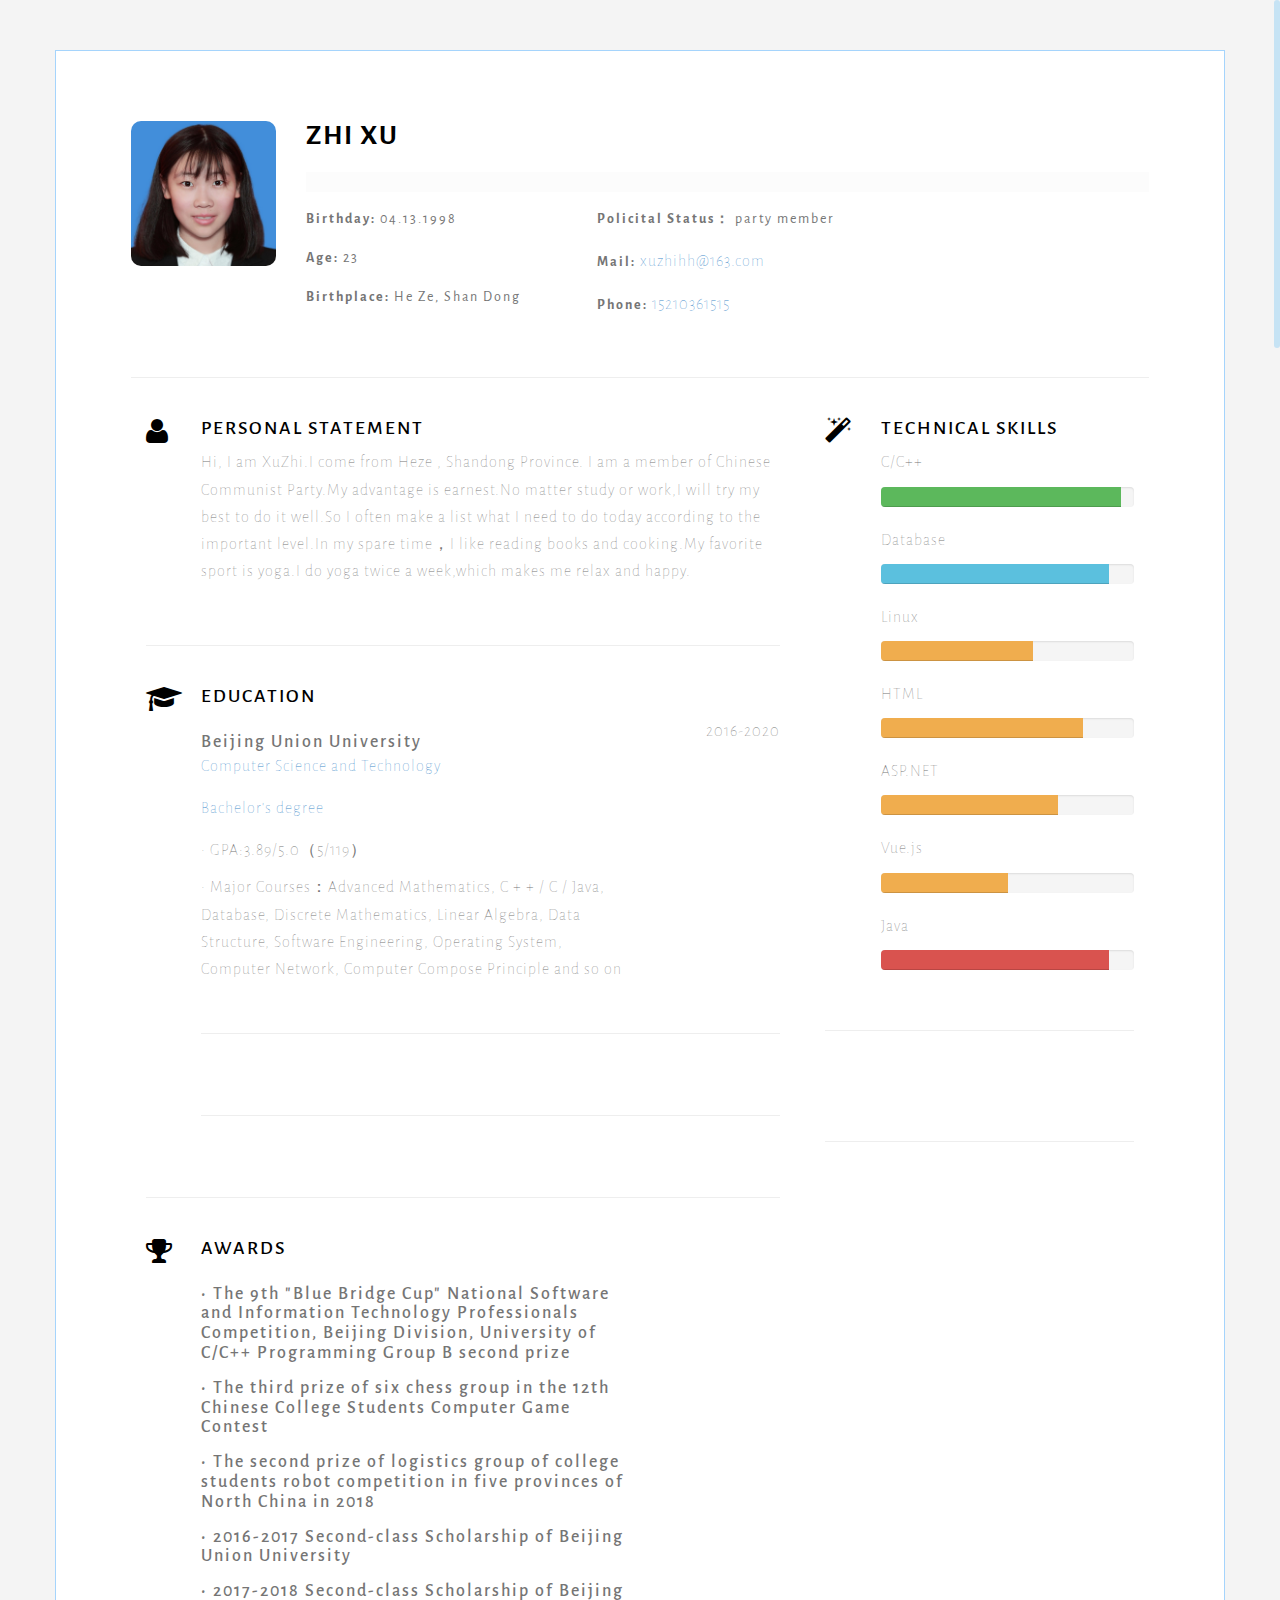
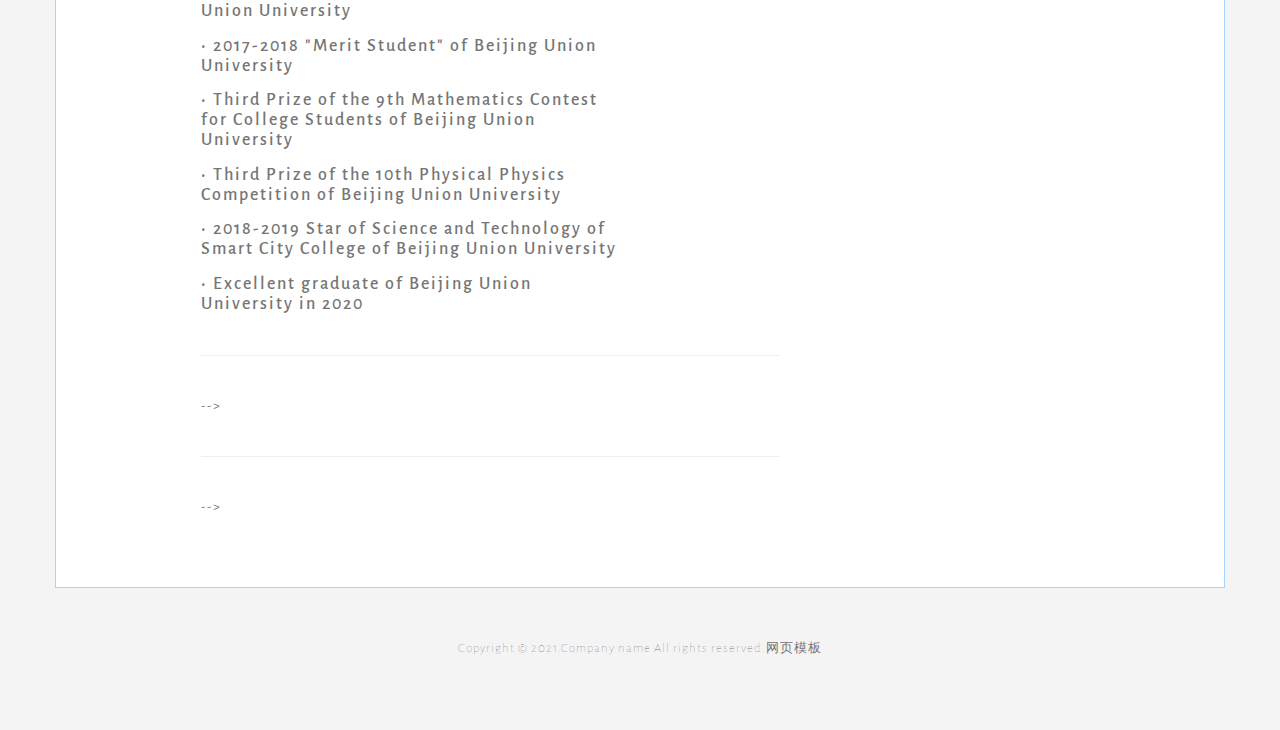
==== test/index.html @ 8b3801ae "hh" ====
<!DOCTYPE html>
<html lang="">


<head>
<meta charset="UTF-8">
<meta name="viewport" content="width=device-width, initial-scale=1.0">

<!-- ===========================
THEME INFO
=========================== -->
<meta name="description" content="">
<meta name="keywords" content="">
<meta name="author" content="">

<!-- ===========================
SITE TITLE
=========================== -->
<title>Home</title>

<!-- ===========================
FAVICONS
=========================== -->
<link rel="icon" href="img/favicon.png">
<link rel="apple-touch-icon" sizes="144x144" href="img/apple-touch-icon-ipad-retina.png" />
<link rel="apple-touch-icon" sizes="114x114" href="img/apple-touch-icon-iphone-retina.png" />
<link rel="apple-touch-icon" sizes="72x72" href="img/apple-touch-icon-ipad.png" />
<link rel="apple-touch-icon" sizes="57x57" href="img/apple-touch-icon-iphone.png" />

<!-- ===========================
STYLESHEETS
=========================== -->
<link rel="stylesheet" href="css/bootstrap.min.css">
<link rel="stylesheet" href="css/style.css">
<link rel="stylesheet" href="css/responsive.css">

<!-- ===========================
FONTS & ICONS
=========================== -->
<link href='http://fonts.googleapis.com/css?family=Kristi|Alegreya+Sans:300' rel='stylesheet' type='text/css'>
<link href="css/font-awesome.min.css" rel="stylesheet">


<!--[if IE]>
	<script src="https://cdn.jsdelivr.net/html5shiv/3.7.2/html5shiv.min.js"></script>
	<script src="https://cdn.jsdelivr.net/respond/1.4.2/respond.min.js"></script>
<![endif]-->
</head>

<body>
<div class="container">
	<!-- ===========================
	HEADER
	============================ -->
	<div id="header" class="row">
		<div class="col-sm-2">
			<img class="propic" src="img/bappy.jpg" alt="">
		</div>
		<!-- photo end-->

		<div class="col-sm-10">
			<div class="cv-title">
				<div class="row">
					<div class="col-sm-7">
						<h1>Zhi Xu</h1>
					</div>
					<div class="col-sm-5 text-right dl-share">
						<!-- AddToAny BEGIN -->
						<!--share button
						<a class="a2a_dd btn btn-default" href=""><span class="fa fa-share "></span> Share</a>
						
						-->
						<!--download button
						<a class="btn btn-success" href=""><span class="fa fa-download"></span> Download</a>
						-->
					</div>
				</div>
				<h2><!--UI/UX Designer--></h2>
			</div><!-- Title end-->

			<!-- ===========================
			SOCIAL & CONTACT
			============================ -->
			<div class="row">
				<div class="col-sm-4">
					<ul class="list-unstyled">
						<!--
						<li><a href=""><span class="social fa fa-home"></span>EvenFly</a>
						</li>
						<li><a href=""><span class="social fa fa-skype"></span>+88 0123 45678</a>
						</li>
						<li><a href="mailto:support@website.com"><span class="social fa fa-envelope-o"></span>me@mail.com</a>
						</li>
						-->
						<li><span><label>Birthday:</label> 04.13.1998</span>												</li>
						<li><span><label>Age:</label> 23</span>												</li>
					    <li><span><label>Birthplace:</label> He Ze, Shan Dong</span>												</li>
						
					</ul>
				</div><!-- social 1st col end-->

				<div class="col-sm-4">
					<ul class="list-unstyled">
						<li><span><label>Policital Status：</label> party member</span>												</li>
						<li><span><label>Mail:</label> <a href="mailto:example@gmail.com"><!--mymail&#64;gmail.com-->xuzhihh&#64;163.com</a></span>												</li>
						<li><span><label>Phone:</label> <a href="#">15210361515</a></span>												</li>
						<!--
						<li><a href=""><span class="social fa fa-facebook"></span>Facebook</a>
						</li>
						<li><a href=""><span class="social fa fa-twitter"></span>Twitter</a>
						</li>
						<li><a href=""><span class="social fa fa-linkedin"></span>Linkedin</a>
						</li>
						-->
					</ul>
				</div><!-- social 2nd col end-->

				<div class="col-sm-4">
					<ul class="list-unstyled">
						<!--
						<li><a href=""><span class="social fa fa-behance"></span>Behance</a>
						</li>
						<li><a href=""><span class="social fa fa-dribbble"></span>Dribbble</a>
						</li>
						<li><a href=""><span class="social fa fa-instagram"></span>Instagram</a>
						</li>
						-->
					</ul>
				</div><!-- social 3rd col end-->
			</div><!-- header social end-->
		</div><!-- header right end-->
	</div><!-- header end-->

	<hr class="firsthr">

	<!-- ===========================
	BODY LEFT PART
	============================ -->
	<div class="col-md-8 mainleft">
		<div id="statement" class="row mobmid">
			<div class="col-sm-1">
				<span class="secicon fa fa-user"></span>
			</div><!--icon end-->

			<div class="col-sm-11">
				<h3>Personal statement </h3>
				<p>Hi, I am XuZhi.I come from Heze , Shandong Province. I am a member of Chinese Communist Party.My advantage is earnest.No matter study or work,I will try my best to do it well.So I often make a list what I need to do today according to the important level.In my spare time，I like reading books and cooking.My favorite sport is yoga.I do yoga twice a week,which makes me relax and happy. </p>
				<!--
				<p>Hi, I am Bappy from Bangladesh.Adipiscing elit. Nullam dapibus vehicula condimentum. Curabitur elit enim, accumsan vitae tristique ut, mollis at orci. Fusce cursus interdum neque nec aliquam. Proin turpis leo, laoreet non ultricies non, dictum nec nulla. Duis vitae nisi eu odio Adipiscing elit. Nullam dapibus vehicula condimentum. Curabitur elit enim, accumsan.</p>

				<p>Consectetur adipisicing elit. Hic labore, unde, ratione, itaque ducimus provident error similique qui, recusandae nam dignissimos autem. Sequi quas quis non, odit assumenda similique neque.</p>
				-->

				<p class="signature"></p>
			</div><!--info end-->
		</div><!--personal statement end-->

		<hr>

		<div id="education" class="row mobmid">
			<div class="col-sm-1">
				<span class="secicon fa fa-graduation-cap"></span>
			</div><!--icon end-->

			<div class="col-sm-11">
				<h3>Education</h3>

				<div class="row">
					<div class="col-md-9">
						<h4>Beijing Union University</h4>
						<p class="sub"><a href="">Computer Science and Technology </a>
						</p>
						<p class="sub"><a href="">Bachelor's degree </a>
						</p>
						
						<p>• GPA:3.89/5.0（5/119）</p>
						<p>• Major Courses：Advanced Mathematics, C + + / C / Java, Database, Discrete Mathematics, Linear Algebra, Data Structure, Software Engineering, Operating System, Computer Network, Computer Compose Principle and so on</p>
					</div>

					<div class="year col-md-3">
						<p>2016-2020</p>
					</div>
				</div><!--Education & Certification 1 end-->
				
				<hr>
				
				<div class="row">
					<div class="col-md-9">
						<!--
						<h4>BSc in Graphic Design</h4>
						<p class="sub"><a href="">Ideal Institute of Science and Technology</a>
						</p>
						<p>Studying all aspect of Graphic Design Including Advertising Design, Branding, Copy Exhibition Design, Ilustration, Information Design, Packaging Design and Website Design</p>
						-->
					</div>

					<div class="year col-md-3">
						<!--<p>2006-2009</p>-->
					</div>
				</div><!--Education & Certification 2 end-->

				<hr>

				<div class="row">
					<div class="col-md-9">
						<!--
						<h4>Diploma in Graphic Design</h4>
						<p class="sub"><a href="">Ideal Institute of Science and Technology</a>
						</p>
						<p>Studying all aspect of Graphic Design Including Advertising Design, Branding, Copy Exhibition Design, Ilustration, Information Design, Packaging Design and Website Design</p>

						-->
					</div>
 
					<div class="year col-md-3">
						<!--<p>2003-2006</p>-->
					</div>
				</div><!--Education & Certification 3 end-->
			</div>
		</div><!--Education & Certifications end-->
		
		<hr>

		<!-- ===========================
		JOB EXPERIENCES change awards
		============================ -->
		<div id="job" class="row mobmid">
			<div class="col-sm-1">
				<span class="secicon fa fa-trophy"></span>
				<!--<span class="secicon fa fa-briefcase"></span>-->
			</div><!--icon end-->

			<div class="col-sm-11">
				<h3>Awards</h3>

				<div class="row">
					<div class="col-md-9">
						<h4>• The 9th "Blue Bridge Cup" National Software and Information Technology Professionals Competition, Beijing Division, University of C/C++ Programming Group B second prize</h4>
						<h4>• The third prize of six chess group in the 12th Chinese College Students Computer Game Contest</h4>
						<h4>• The second prize of logistics group of college students robot competition in five provinces of North China in 2018</h4>
						<h4>• 2016-2017 Second-class Scholarship of Beijing Union University</h4>
						<h4>• 2017-2018 Second-class Scholarship of Beijing Union University</h4>
						<h4>• 2017-2018 "Merit Student" of Beijing Union University</h4>
						<h4>• Third Prize of the 9th Mathematics Contest for College Students of Beijing Union University</h4>
						<h4>• Third Prize of the 10th Physical Physics Competition of Beijing Union University</h4>
						<h4>• 2018-2019 Star of Science and Technology of Smart City College of Beijing Union University</h4>
						<h4>• Excellent graduate of Beijing Union University in 2020</h4>




						
						<!--
						<p>Adipiscing elit. Nullam dapibus vehicula condimentum. Curabitur elit enim, accumsan vitae tristique ut, mollis at orci. Fusce cursus interdum neque nec aliquam. Proin turpis leo, laoreet non ultricies non, dictum nec nulla.</p>
						-->
					</div>

					
				</div><!--Job 1 end-->
				
				<hr>
				<!--
				<div class="row">
					<div class="col-md-9">
						<h4>Sr. Graphic Designer</h4>
						<p class="sub"><a href="">Softech solution ltd.</a>
						</p>
						<p>Studying all aspect of Graphic Design Including Advertising Design, Branding, Copy Exhibition Design, Ilustration, Information Design, Packaging Design and Website Design</p>
					</div>

					<div class="year col-md-3">
						<p>2006-2008</p>
					</div>
				</div><!--Job 2 end-->
				-->
				<hr>
				<!--
				   <div class="row">
					<div class="col-md-9">
						<h4>Jr. Graphic Designer</h4>
						<p class="sub"><a href="">TwinTwin Design Solution</a>
						</p>
						<p>Studying all aspect of Graphic Design Including Advertising Design, Branding, Copy Exhibition Design, Ilustration, Information Design, Packaging Design and Website Design</p>
					</div>

					<div class="year col-md-3">
						<p>2003-2006</p>
					</div>-->
				<!--</div><!--Job 3 end-->-->

			</div><!--Job experiences end-->
		</div><!--Job experiences end-->
	</div><!--left end-->
	
	<!-- ===========================
	SIDEBAR
	=========================== -->
	<div class="col-md-4 mainright">
		<div class="row">
			<div class="col-sm-1 col-md-2 mobmid">
				<span class="secicon fa fa-magic"></span>
			</div><!--icon end-->

			<div class="col-sm-11 col-md-10">
				<h3 class="mobmid">Technical skills </h3>

				<p>C/C++</p>
				<div class="progress">
					<div class="progress-bar progress-bar-success" role="progressbar" aria-valuenow="65" aria-valuemin="0" aria-valuemax="100" style="width: 95%">
						<span class="sr-only">95% Complete (success)</span>
					</div>
				</div><!--skill end-->


				<p>Database</p>
				<div class="progress">
					<div class="progress-bar progress-bar-info" role="progressbar" aria-valuenow="85" aria-valuemin="0" aria-valuemax="100" style="width: 90%">
						<span class="sr-only">90% Complete</span>
					</div>
				</div><!--skill end-->

				<p>Linux</p>
				<div class="progress">
					<div class="progress-bar progress-bar-warning" role="progressbar" aria-valuenow="60" aria-valuemin="0" aria-valuemax="100" style="width: 60%">
						<span class="sr-only">60% Complete (warning)</span>
					</div>
				</div><!--skill end-->

				<p>HTML</p>
				<div class="progress">
					<div class="progress-bar progress-bar-warning" role="progressbar" aria-valuenow="60" aria-valuemin="0" aria-valuemax="100" style="width: 80%">
						<span class="sr-only">80% Complete (warning)</span>
					</div>
				</div><!--skill end-->

				<p>ASP.NET</p>
				<div class="progress">
					<div class="progress-bar progress-bar-warning" role="progressbar" aria-valuenow="60" aria-valuemin="0" aria-valuemax="100" style="width: 70%">
						<span class="sr-only">70% Complete (warning)</span>
					</div>
				</div><!--skill end-->

				<p>Vue.js</p>
				<div class="progress">
					<div class="progress-bar progress-bar-warning" role="progressbar" aria-valuenow="60" aria-valuemin="0" aria-valuemax="100" style="width: 50%">
						<span class="sr-only">50% Complete (warning)</span>
					</div>
				</div><!--skill end-->

				<p>Java</p>
				<div class="progress">
					<div class="progress-bar progress-bar-danger" role="progressbar" aria-valuenow="30" aria-valuemin="0" aria-valuemax="100" style="width: 90%">
						<span class="sr-only">90% Complete (danger)</span>
					</div>
				</div><!--skill end-->
			</div><!--info end-->
		</div><!--tech skills end-->
		
		<hr>

		<div class="row mobmid">
			<div class="col-sm-1 col-md-2">
				<!--<span class="secicon fa fa-trophy"></span>-->
			</div><!--icon end-->

			<div class="col-sm-11 col-md-10 ">
				<h3><!--Awards--></h3>
				<!--

				<div class="award">
					<h4>Best Designer 2012</h4>
					<p class="sub"><a href="">Life View Media Ltd.</a></p>
					<p>Studying all aspect of Graphic Design Including Advertising Design, Branding, Copy Exhibition Design, Ilustration.</p>
				</div>-->
				<!--1st award end-->
                
				<div class="award">
					<!--
					<h4>Best Designer 2011</h4>
					<p class="sub"><a href="">Alexa Design Solution</a></p>
					<p>Studying all aspect of Graphic Design Including Advertising Design, Branding, Copy Exhibition Design, Ilustration, Information Design, Packaging Design and Website Design</p>
					-->
				</div><!--1st award end-->
			</div><!--awards end-->

		</div>
		
		<hr>

		<div class="row ">
			<div class="col-sm-1 col-md-2 mobmid">
				<!--<span class="secicon fa fa-quote-left">--></span>
			</div><!--icon end-->

			
		
		</div><!--tech skills end-->
	</div><!--right end-->
</div><!--container end-->

<!-- ===========================
FOOTER
=========================== -->
<footer class="text-center">
	<p>Copyright &copy; 2021.Company name All rights reserved.&#x7F51;&#x9875;&#x6A21;&#x677F;</a></p>
</footer>

<!--necessary scripts and plugins-->
<script src="js/jquery-1.8.3.min.js"></script>
<script src="js/bootstrap.min.js"></script>
<script src="js/jquery.nicescroll.min.js"></script>
<script src="js/evenfly.js"></script>
</body>

</html>
---- test/css/style.css ----
body {
    background: #f4f4f4;
    color: #757575;
    font-family: 'Alegreya Sans', sans-serif;
    letter-spacing: 2px;
    padding-bottom: 60px;
}

.container {
    background: #fff;
    padding: 70px 75px;
    margin: 50px auto;
    border: 1px solid #a5d4fc;
}

img {
    max-width: 100%
}

.propic {
    border-radius: 10px;
}

hr {
    margin: 40px 0;
}

h1 {
    font-size: 2em;
    font-weight: bolder;
    text-transform: uppercase;
    color: #000;
    margin: 0;
}

h2 {
    font-size: 1.3em;
    background: #fcfcfc;
    padding: 10px;
}

h3 {
    font-size: 1.4em;
    text-transform: uppercase;
    color: #000;
    margin-top: 0;
}

h4 {
    margin: 15px 0 0;
}

p,
a {
    line-height: 1.7em;
    font-weight: lighter;
    letter-spacing: 1px;
    font-size: 16px;
}

li {
    padding: 7px 0;
}

.dl-share .btn {
    min-width: 120px;
}

.signature {
    font-family: 'Kristi', cursive;
    color: #3e3f40;
    font-size: 2.2em;
    margin-top: 20px;
}

.social {
    margin-right: 7px;
}

.btn .fa {
    margin-right: 10px;
}

.secicon.fa {
    font-size: 28px;
    color: #000;
    margin-right: 10px;
}

.sub {
    margin-bottom: 15px;
}

.award {
    padding-top: 20px;
}

blockquote {
    font-size: 1em;
    padding: 0 15px;
    margin: 30px 0;
}

.mainleft {
    padding-right: 30px;
}

.testimonials img {
    width: 60px;
    height: 60px;
    border-radius: 50%;
    float: left;
    margin-right: 15px;
    margin-top: -10px;
    border: 1px solid #ededed;
}

.year,
.share {
    text-align: right;
}

footer p,
footer a {
    font-size: 13px;
}
---- test/css/responsive.css ----
@media only screen and (max-width: 980px) {
    .dl-share {
        display: none;
    }
    
    .year {
        text-align: left;
    }
}

@media only screen and (max-width: 800px) {
    body {
        padding-bottom: 10px;
    }
    .container {
        margin-top: 10px;
        margin-bottom: 30px;
    }
}

@media only screen and (max-width: 640px) {
    .container {
        padding: 20px;
    }
    h1 {
        margin-top: 20px;
    }
    .propic {
        border-radius: 0;
    }
    .list-unstyled li {
        border-bottom: 1px solid #efefef;
        padding: 15px 0;
    }
    .firsthr {
        visibility: hidden;
    }
    .secicon.fa {
        margin: 10px 0;
    }
    .year,
    .mobmid {
        text-align: center;
    }
}

@media only screen and (width: 480px) {
    footer{
        padding: 0 100px;
    }
}

@media only screen and (max-width: 360px) {
    footer{
        padding: 0 15px;
    }
}
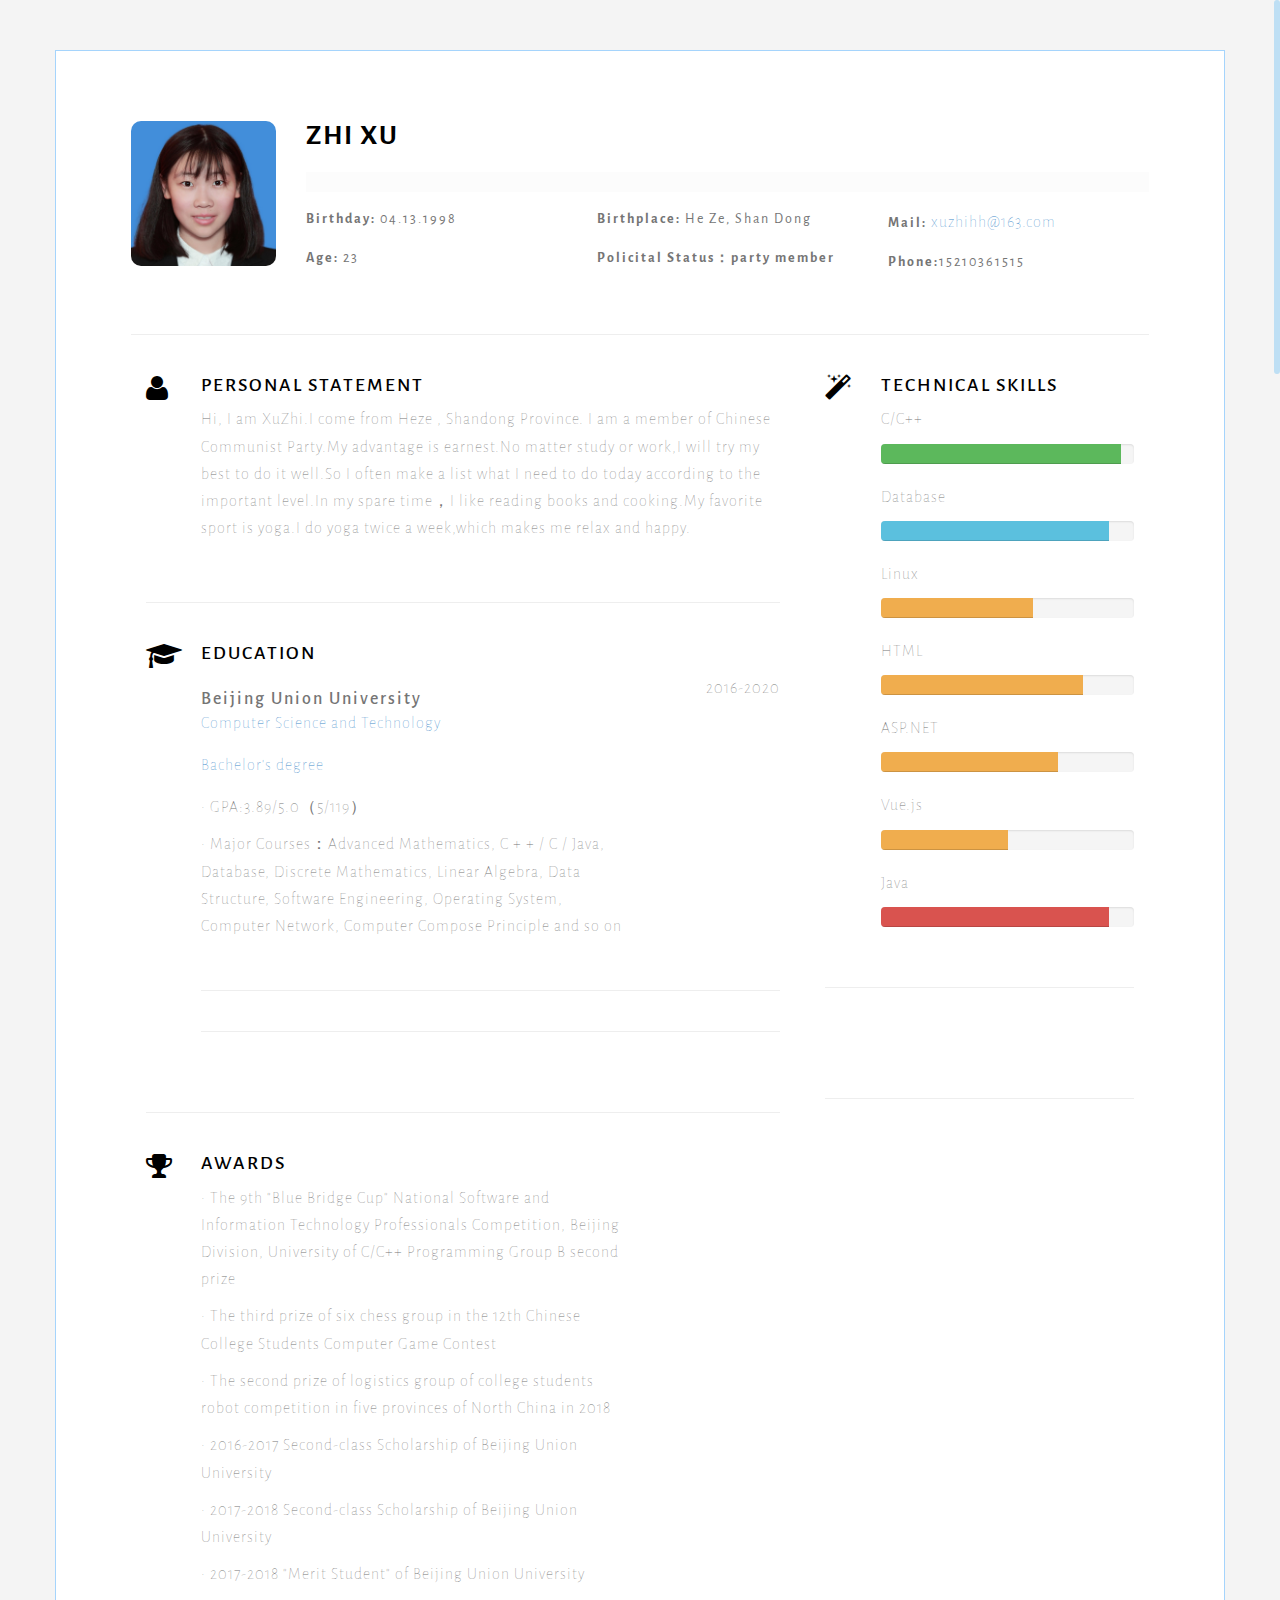
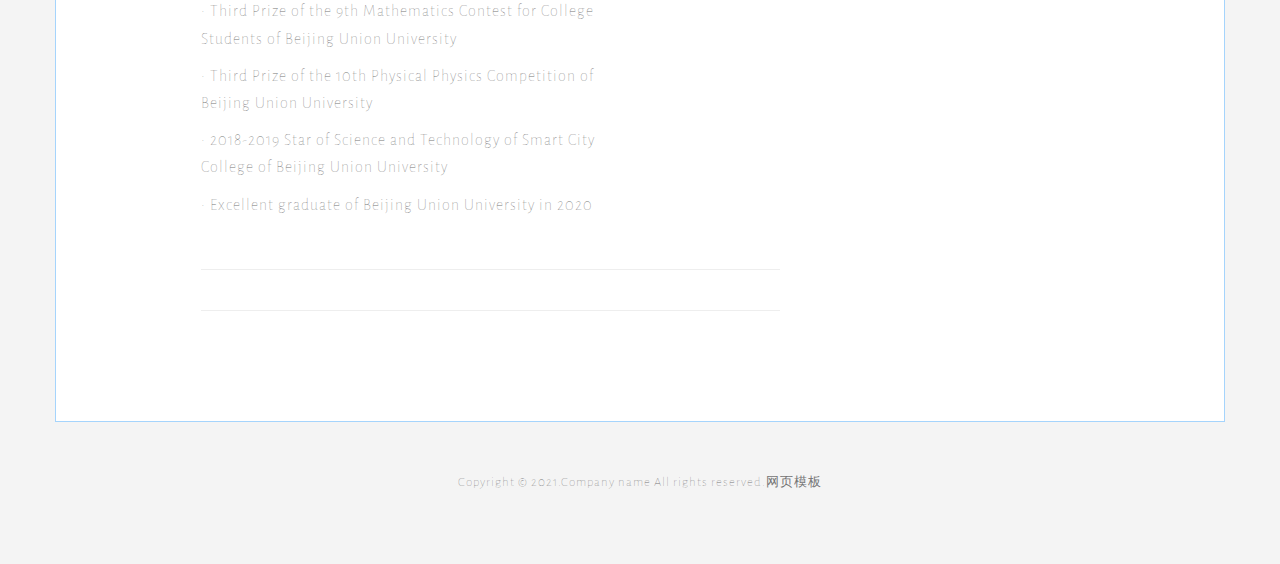
==== commit 0221027d: "d" ====
--- a/test/index.html
+++ b/test/index.html
@@ -94,16 +94,16 @@
 						-->
 						<li><span><label>Birthday:</label> 04.13.1998</span>												</li>
 						<li><span><label>Age:</label> 23</span>												</li>
-					    <li><span><label>Birthplace:</label> He Ze, Shan Dong</span>												</li>
+					    
 						
 					</ul>
 				</div><!-- social 1st col end-->
 
 				<div class="col-sm-4">
 					<ul class="list-unstyled">
-						<li><span><label>Policital Status：</label> party member</span>												</li>
-						<li><span><label>Mail:</label> <a href="mailto:example@gmail.com"><!--mymail&#64;gmail.com-->xuzhihh&#64;163.com</a></span>												</li>
-						<li><span><label>Phone:</label> <a href="#">15210361515</a></span>												</li>
+						<li><span><label>Birthplace:</label> He Ze, Shan Dong</span>												</li>
+						<li><span><label>Policital Status：party member</label> </span>												</li>
+						
 						<!--
 						<li><a href=""><span class="social fa fa-facebook"></span>Facebook</a>
 						</li>
@@ -117,6 +117,8 @@
 
 				<div class="col-sm-4">
 					<ul class="list-unstyled">
+						<li><span><label>Mail:</label> <a href="mailto:example@gmail.com"><!--mymail&#64;gmail.com-->xuzhihh&#64;163.com</a></span>												</li>
+						<li><span><label>Phone:</label>15210361515</a></span>												</li>
 						<!--
 						<li><a href=""><span class="social fa fa-behance"></span>Behance</a>
 						</li>
@@ -184,38 +186,11 @@
 				
 				<hr>
 				
-				<div class="row">
-					<div class="col-md-9">
-						<!--
-						<h4>BSc in Graphic Design</h4>
-						<p class="sub"><a href="">Ideal Institute of Science and Technology</a>
-						</p>
-						<p>Studying all aspect of Graphic Design Including Advertising Design, Branding, Copy Exhibition Design, Ilustration, Information Design, Packaging Design and Website Design</p>
-						-->
-					</div>
-
-					<div class="year col-md-3">
-						<!--<p>2006-2009</p>-->
-					</div>
-				</div><!--Education & Certification 2 end-->
+				
 
 				<hr>
 
-				<div class="row">
-					<div class="col-md-9">
-						<!--
-						<h4>Diploma in Graphic Design</h4>
-						<p class="sub"><a href="">Ideal Institute of Science and Technology</a>
-						</p>
-						<p>Studying all aspect of Graphic Design Including Advertising Design, Branding, Copy Exhibition Design, Ilustration, Information Design, Packaging Design and Website Design</p>
-
-						-->
-					</div>
- 
-					<div class="year col-md-3">
-						<!--<p>2003-2006</p>-->
-					</div>
-				</div><!--Education & Certification 3 end-->
+				
 			</div>
 		</div><!--Education & Certifications end-->
 		
@@ -235,16 +210,16 @@
 
 				<div class="row">
 					<div class="col-md-9">
-						<h4>• The 9th "Blue Bridge Cup" National Software and Information Technology Professionals Competition, Beijing Division, University of C/C++ Programming Group B second prize</h4>
-						<h4>• The third prize of six chess group in the 12th Chinese College Students Computer Game Contest</h4>
-						<h4>• The second prize of logistics group of college students robot competition in five provinces of North China in 2018</h4>
-						<h4>• 2016-2017 Second-class Scholarship of Beijing Union University</h4>
-						<h4>• 2017-2018 Second-class Scholarship of Beijing Union University</h4>
-						<h4>• 2017-2018 "Merit Student" of Beijing Union University</h4>
-						<h4>• Third Prize of the 9th Mathematics Contest for College Students of Beijing Union University</h4>
-						<h4>• Third Prize of the 10th Physical Physics Competition of Beijing Union University</h4>
-						<h4>• 2018-2019 Star of Science and Technology of Smart City College of Beijing Union University</h4>
-						<h4>• Excellent graduate of Beijing Union University in 2020</h4>
+						<p>• The 9th "Blue Bridge Cup" National Software and Information Technology Professionals Competition, Beijing Division, University of C/C++ Programming Group B second prize</p>
+						<p>• The third prize of six chess group in the 12th Chinese College Students Computer Game Contest</p>
+						<p>• The second prize of logistics group of college students robot competition in five provinces of North China in 2018</p>
+						<p>• 2016-2017 Second-class Scholarship of Beijing Union University</p>
+						<p>• 2017-2018 Second-class Scholarship of Beijing Union University</p>
+						<p>• 2017-2018 "Merit Student" of Beijing Union University</p>
+						<p>• Third Prize of the 9th Mathematics Contest for College Students of Beijing Union University</p>
+						<p>• Third Prize of the 10th Physical Physics Competition of Beijing Union University</p>
+						<p>• 2018-2019 Star of Science and Technology of Smart City College of Beijing Union University</p>
+						<p>• Excellent graduate of Beijing Union University in 2020</p>
 
 
 
@@ -259,34 +234,11 @@
 				</div><!--Job 1 end-->
 				
 				<hr>
-				<!--
-				<div class="row">
-					<div class="col-md-9">
-						<h4>Sr. Graphic Designer</h4>
-						<p class="sub"><a href="">Softech solution ltd.</a>
-						</p>
-						<p>Studying all aspect of Graphic Design Including Advertising Design, Branding, Copy Exhibition Design, Ilustration, Information Design, Packaging Design and Website Design</p>
-					</div>
-
-					<div class="year col-md-3">
-						<p>2006-2008</p>
-					</div>
-				</div><!--Job 2 end-->
-				-->
+				
+				
 				<hr>
-				<!--
-				   <div class="row">
-					<div class="col-md-9">
-						<h4>Jr. Graphic Designer</h4>
-						<p class="sub"><a href="">TwinTwin Design Solution</a>
-						</p>
-						<p>Studying all aspect of Graphic Design Including Advertising Design, Branding, Copy Exhibition Design, Ilustration, Information Design, Packaging Design and Website Design</p>
-					</div>
-
-					<div class="year col-md-3">
-						<p>2003-2006</p>
-					</div>-->
-				<!--</div><!--Job 3 end-->-->
+				
+				
 
 			</div><!--Job experiences end-->
 		</div><!--Job experiences end-->
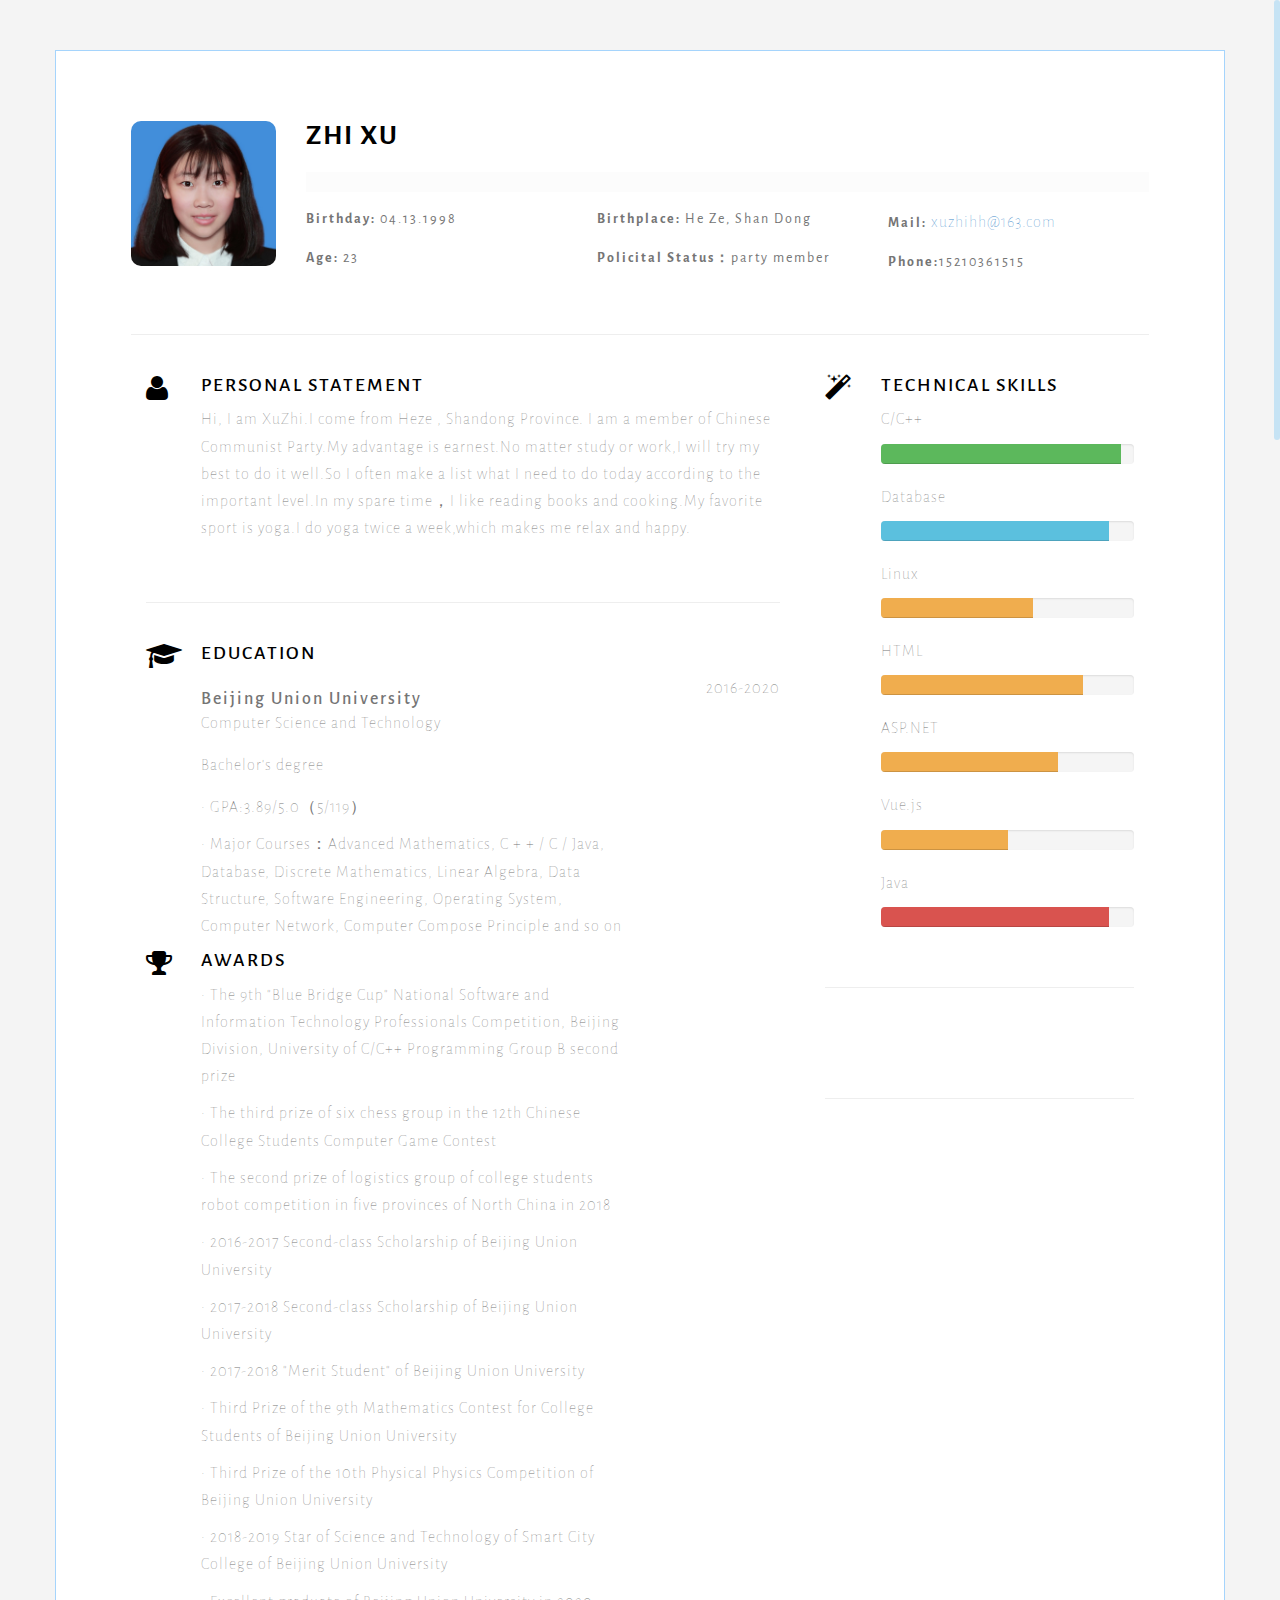
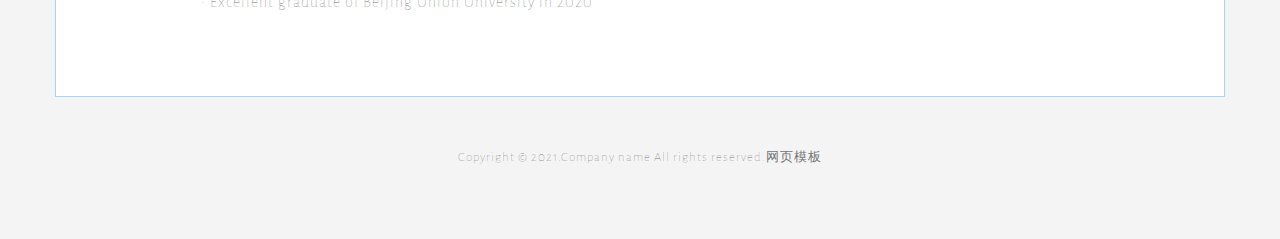
==== commit 1d987c68: "h" ====
--- a/test/index.html
+++ b/test/index.html
@@ -102,7 +102,7 @@
 				<div class="col-sm-4">
 					<ul class="list-unstyled">
 						<li><span><label>Birthplace:</label> He Ze, Shan Dong</span>												</li>
-						<li><span><label>Policital Status：party member</label> </span>												</li>
+						<li><span><label>Policital Status：</label>party member </span>												</li>
 						
 						<!--
 						<li><a href=""><span class="social fa fa-facebook"></span>Facebook</a>
@@ -170,9 +170,9 @@
 				<div class="row">
 					<div class="col-md-9">
 						<h4>Beijing Union University</h4>
-						<p class="sub"><a href="">Computer Science and Technology </a>
+						<p class="sub">Computer Science and Technology </a>
 						</p>
-						<p class="sub"><a href="">Bachelor's degree </a>
+						<p class="sub">Bachelor's degree </a>
 						</p>
 						
 						<p>• GPA:3.89/5.0（5/119）</p>
@@ -184,17 +184,13 @@
 					</div>
 				</div><!--Education & Certification 1 end-->
 				
-				<hr>
-				
-				
-
-				<hr>
+				
 
 				
 			</div>
 		</div><!--Education & Certifications end-->
 		
-		<hr>
+		
 
 		<!-- ===========================
 		JOB EXPERIENCES change awards
@@ -233,10 +229,7 @@
 					
 				</div><!--Job 1 end-->
 				
-				<hr>
-				
-				
-				<hr>
+				
 				
 				
 
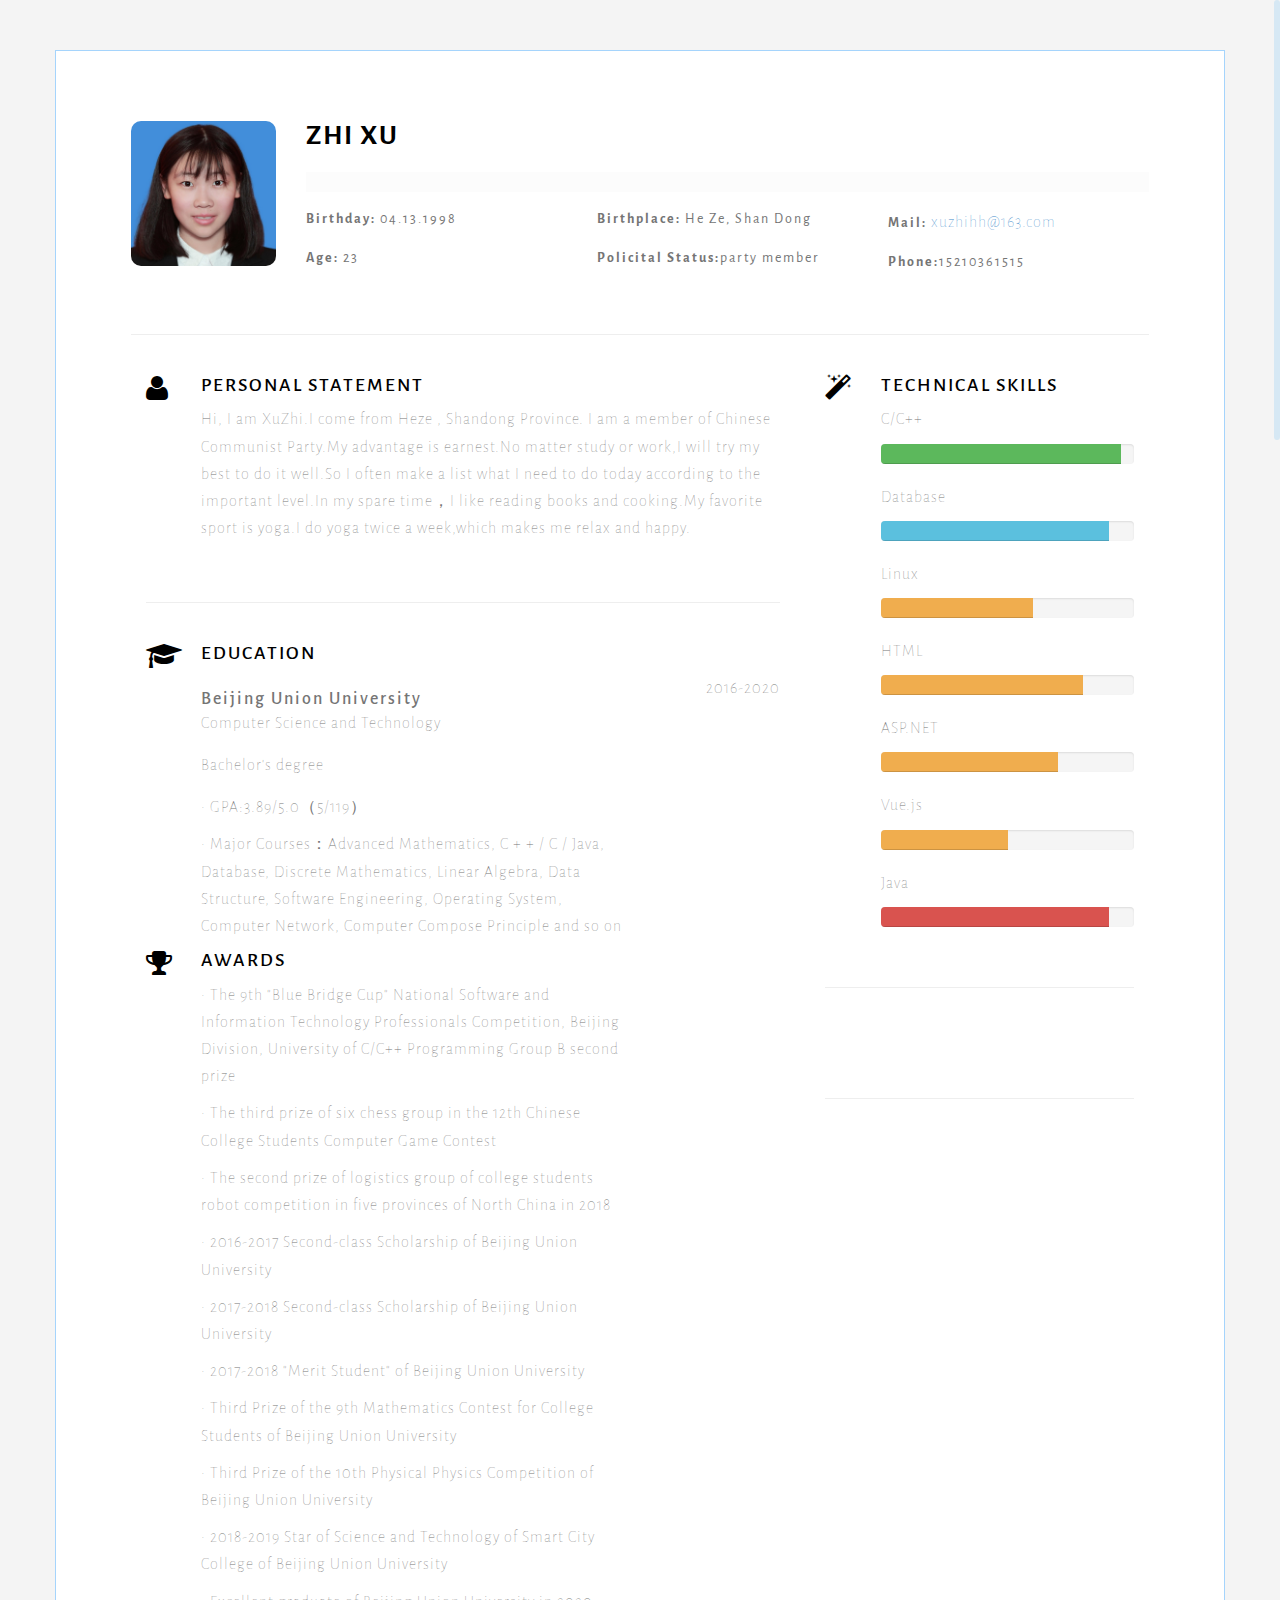
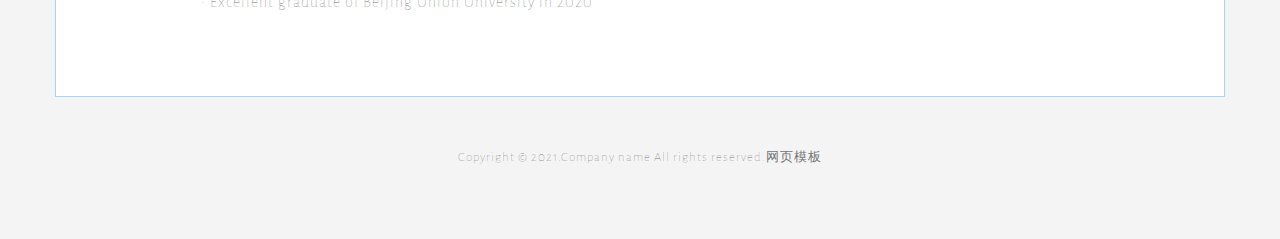
==== commit 57396c19: "d" ====
--- a/test/index.html
+++ b/test/index.html
@@ -102,7 +102,7 @@
 				<div class="col-sm-4">
 					<ul class="list-unstyled">
 						<li><span><label>Birthplace:</label> He Ze, Shan Dong</span>												</li>
-						<li><span><label>Policital Status：</label>party member </span>												</li>
+						<li><span><label>Policital Status:</label>party member </span>												</li>
 						
 						<!--
 						<li><a href=""><span class="social fa fa-facebook"></span>Facebook</a>
@@ -147,12 +147,7 @@
 			<div class="col-sm-11">
 				<h3>Personal statement </h3>
 				<p>Hi, I am XuZhi.I come from Heze , Shandong Province. I am a member of Chinese Communist Party.My advantage is earnest.No matter study or work,I will try my best to do it well.So I often make a list what I need to do today according to the important level.In my spare time，I like reading books and cooking.My favorite sport is yoga.I do yoga twice a week,which makes me relax and happy. </p>
-				<!--
-				<p>Hi, I am Bappy from Bangladesh.Adipiscing elit. Nullam dapibus vehicula condimentum. Curabitur elit enim, accumsan vitae tristique ut, mollis at orci. Fusce cursus interdum neque nec aliquam. Proin turpis leo, laoreet non ultricies non, dictum nec nulla. Duis vitae nisi eu odio Adipiscing elit. Nullam dapibus vehicula condimentum. Curabitur elit enim, accumsan.</p>
-
-				<p>Consectetur adipisicing elit. Hic labore, unde, ratione, itaque ducimus provident error similique qui, recusandae nam dignissimos autem. Sequi quas quis non, odit assumenda similique neque.</p>
-				-->
-
+				
 				<p class="signature"></p>
 			</div><!--info end-->
 		</div><!--personal statement end-->
@@ -221,9 +216,7 @@
 
 
 						
-						<!--
-						<p>Adipiscing elit. Nullam dapibus vehicula condimentum. Curabitur elit enim, accumsan vitae tristique ut, mollis at orci. Fusce cursus interdum neque nec aliquam. Proin turpis leo, laoreet non ultricies non, dictum nec nulla.</p>
-						-->
+						
 					</div>
 
 					
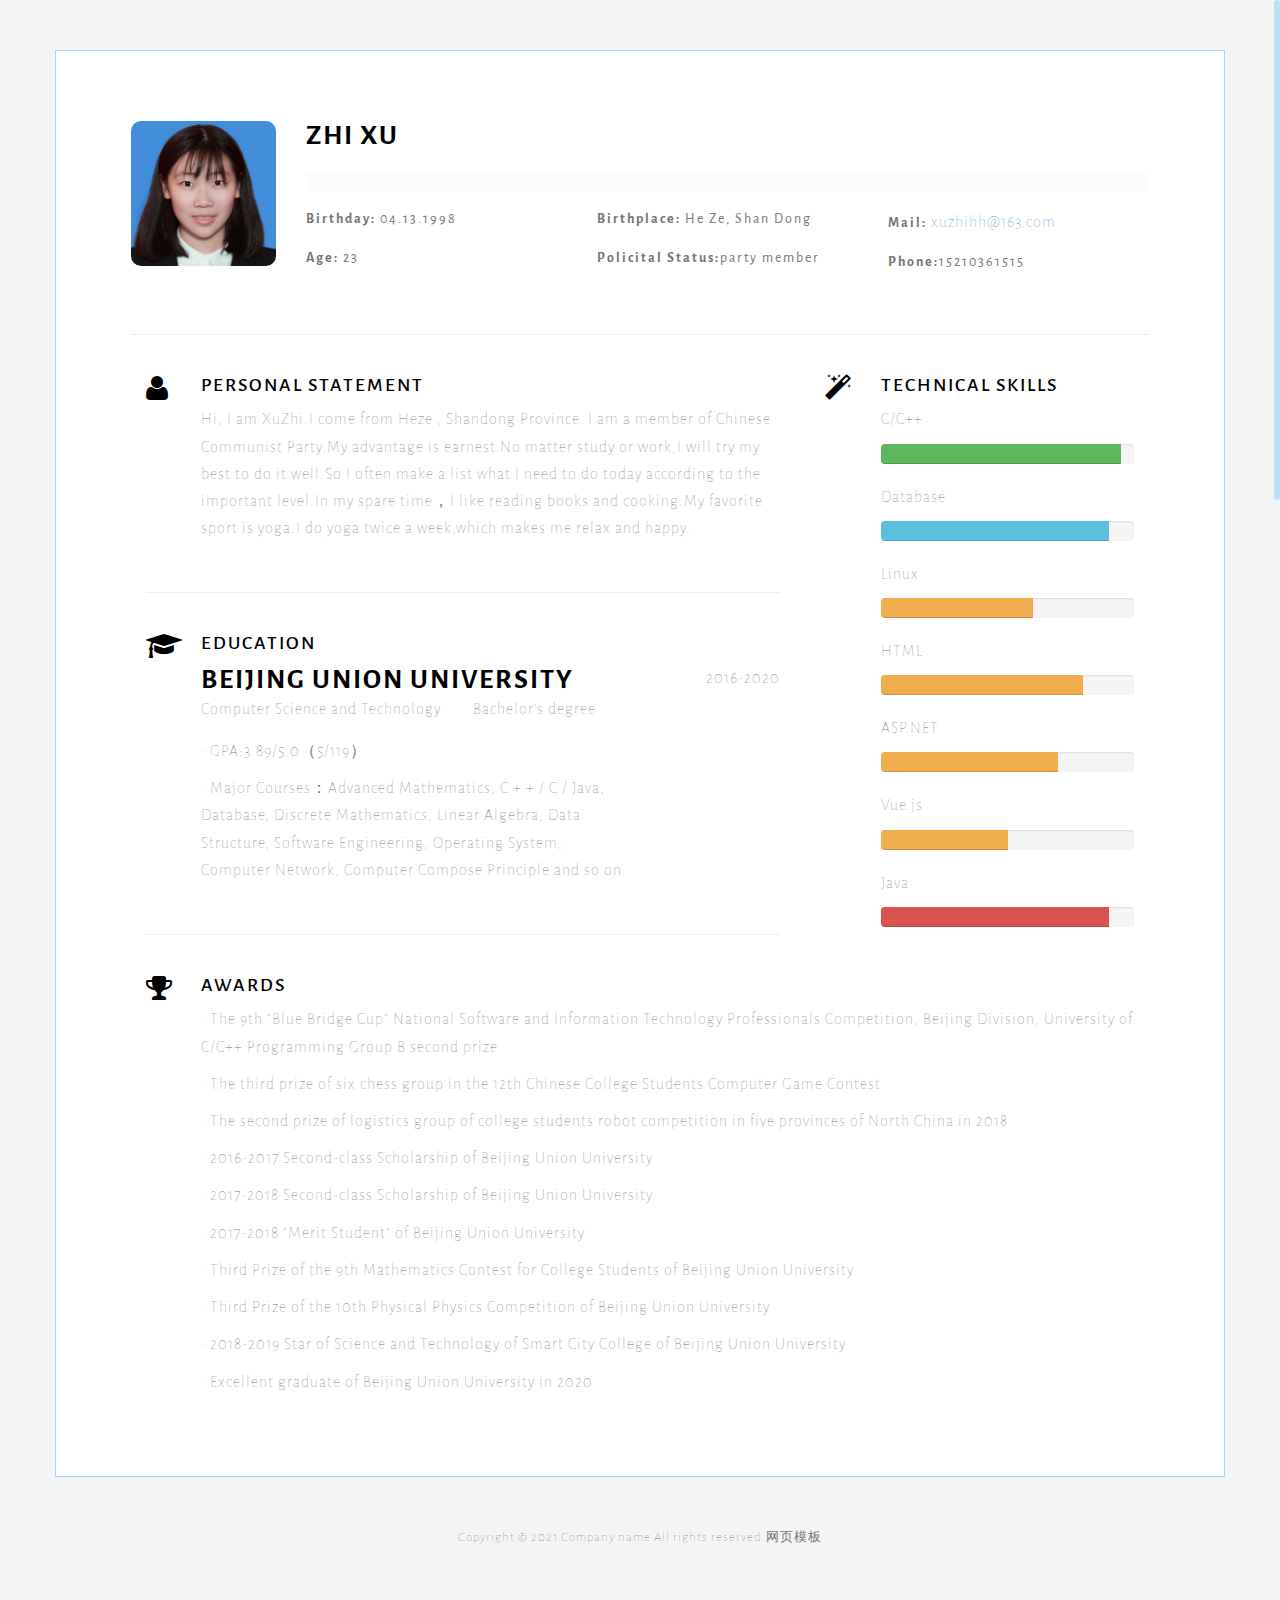
==== commit 298f5222: "d" ====
--- a/test/index.html
+++ b/test/index.html
@@ -148,7 +148,7 @@
 				<h3>Personal statement </h3>
 				<p>Hi, I am XuZhi.I come from Heze , Shandong Province. I am a member of Chinese Communist Party.My advantage is earnest.No matter study or work,I will try my best to do it well.So I often make a list what I need to do today according to the important level.In my spare time，I like reading books and cooking.My favorite sport is yoga.I do yoga twice a week,which makes me relax and happy. </p>
 				
-				<p class="signature"></p>
+				
 			</div><!--info end-->
 		</div><!--personal statement end-->
 
@@ -164,14 +164,17 @@
 
 				<div class="row">
 					<div class="col-md-9">
-						<h4>Beijing Union University</h4>
-						<p class="sub">Computer Science and Technology </a>
+						<h1>Beijing Union University</h1>
+						
+						<p class="sub">Computer Science and Technology&nbsp&nbsp&nbsp&nbsp&nbsp&nbsp&nbsp&nbspBachelor's degree</a>
 						</p>
-						<p class="sub">Bachelor's degree </a>
+						<p class="sub"> </a>
 						</p>
 						
 						<p>• GPA:3.89/5.0（5/119）</p>
 						<p>• Major Courses：Advanced Mathematics, C + + / C / Java, Database, Discrete Mathematics, Linear Algebra, Data Structure, Software Engineering, Operating System, Computer Network, Computer Compose Principle and so on</p>
+						<p></p>
+
 					</div>
 
 					<div class="year col-md-3">
@@ -190,6 +193,8 @@
 		<!-- ===========================
 		JOB EXPERIENCES change awards
 		============================ -->
+
+		<hr>
 		<div id="job" class="row mobmid">
 			<div class="col-sm-1">
 				<span class="secicon fa fa-trophy"></span>
@@ -197,10 +202,17 @@
 			</div><!--icon end-->
 
 			<div class="col-sm-11">
+				
 				<h3>Awards</h3>
 
+				
+
 				<div class="row">
-					<div class="col-md-9">
+					<div class="col-md-9" style="width:1000px">
+
+						
+					
+				
 						<p>• The 9th "Blue Bridge Cup" National Software and Information Technology Professionals Competition, Beijing Division, University of C/C++ Programming Group B second prize</p>
 						<p>• The third prize of six chess group in the 12th Chinese College Students Computer Game Contest</p>
 						<p>• The second prize of logistics group of college students robot competition in five provinces of North China in 2018</p>
@@ -211,7 +223,6 @@
 						<p>• Third Prize of the 10th Physical Physics Competition of Beijing Union University</p>
 						<p>• 2018-2019 Star of Science and Technology of Smart City College of Beijing Union University</p>
 						<p>• Excellent graduate of Beijing Union University in 2020</p>
-
 
 
 
@@ -294,7 +305,7 @@
 			</div><!--info end-->
 		</div><!--tech skills end-->
 		
-		<hr>
+		
 
 		<div class="row mobmid">
 			<div class="col-sm-1 col-md-2">
@@ -323,7 +334,7 @@
 
 		</div>
 		
-		<hr>
+		<!--hr-->
 
 		<div class="row ">
 			<div class="col-sm-1 col-md-2 mobmid">
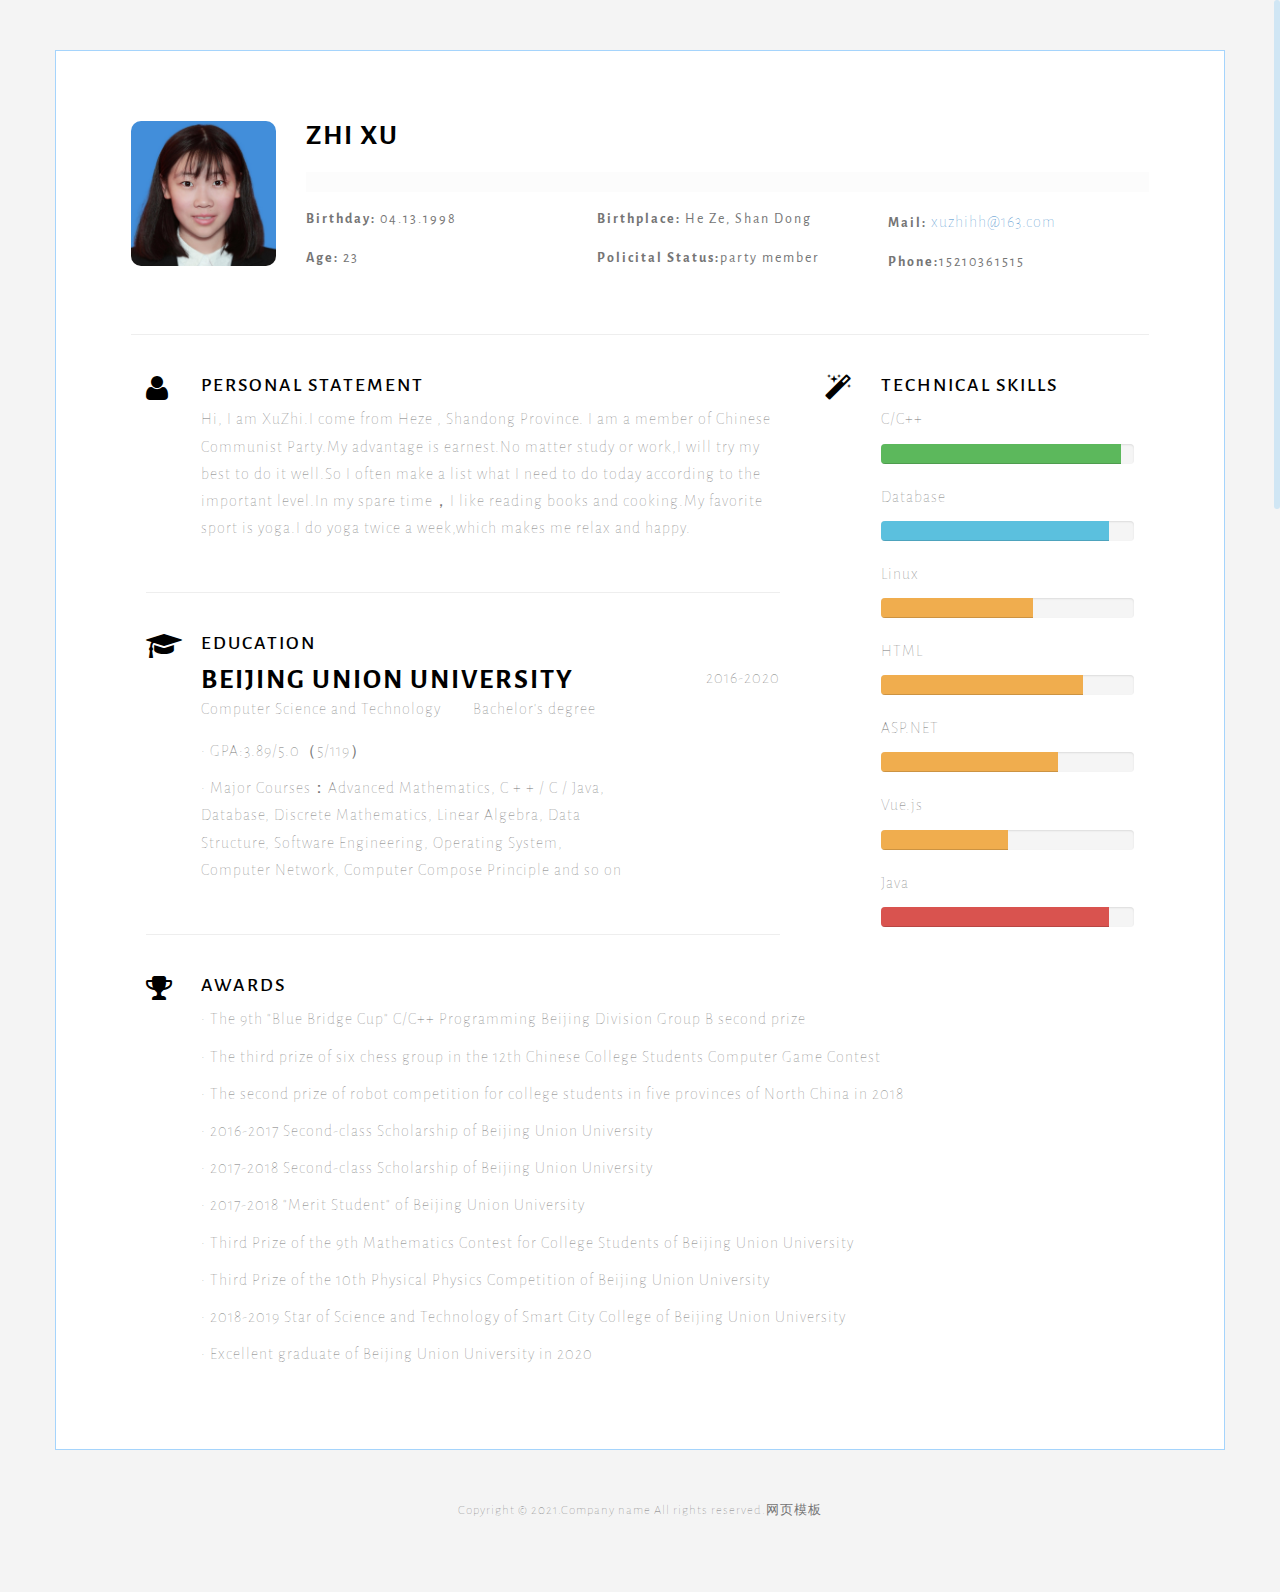
==== commit 77780236: "h" ====
--- a/test/index.html
+++ b/test/index.html
@@ -208,14 +208,14 @@
 				
 
 				<div class="row">
-					<div class="col-md-9" style="width:1000px">
+					<div class="col-md-9" style="width:900px;margin-right:10px">
 
 						
 					
 				
-						<p>• The 9th "Blue Bridge Cup" National Software and Information Technology Professionals Competition, Beijing Division, University of C/C++ Programming Group B second prize</p>
+						<p>• The 9th "Blue Bridge Cup" C/C++ Programming Beijing Division Group B second prize</p>
 						<p>• The third prize of six chess group in the 12th Chinese College Students Computer Game Contest</p>
-						<p>• The second prize of logistics group of college students robot competition in five provinces of North China in 2018</p>
+						<p>• The second prize of  robot competition for college students in five provinces of North China in 2018</p>
 						<p>• 2016-2017 Second-class Scholarship of Beijing Union University</p>
 						<p>• 2017-2018 Second-class Scholarship of Beijing Union University</p>
 						<p>• 2017-2018 "Merit Student" of Beijing Union University</p>
--- a/test/css/style.css
+++ b/test/css/style.css
@@ -12,6 +12,7 @@
     margin: 50px auto;
     border: 1px solid #a5d4fc;
 }
+.one{width:80%;}
 
 img {
     max-width: 100%
--- a/test/css/responsive.css
+++ b/test/css/responsive.css
@@ -42,6 +42,7 @@
     .mobmid {
         text-align: center;
     }
+    
 }
 
 @media only screen and (width: 480px) {
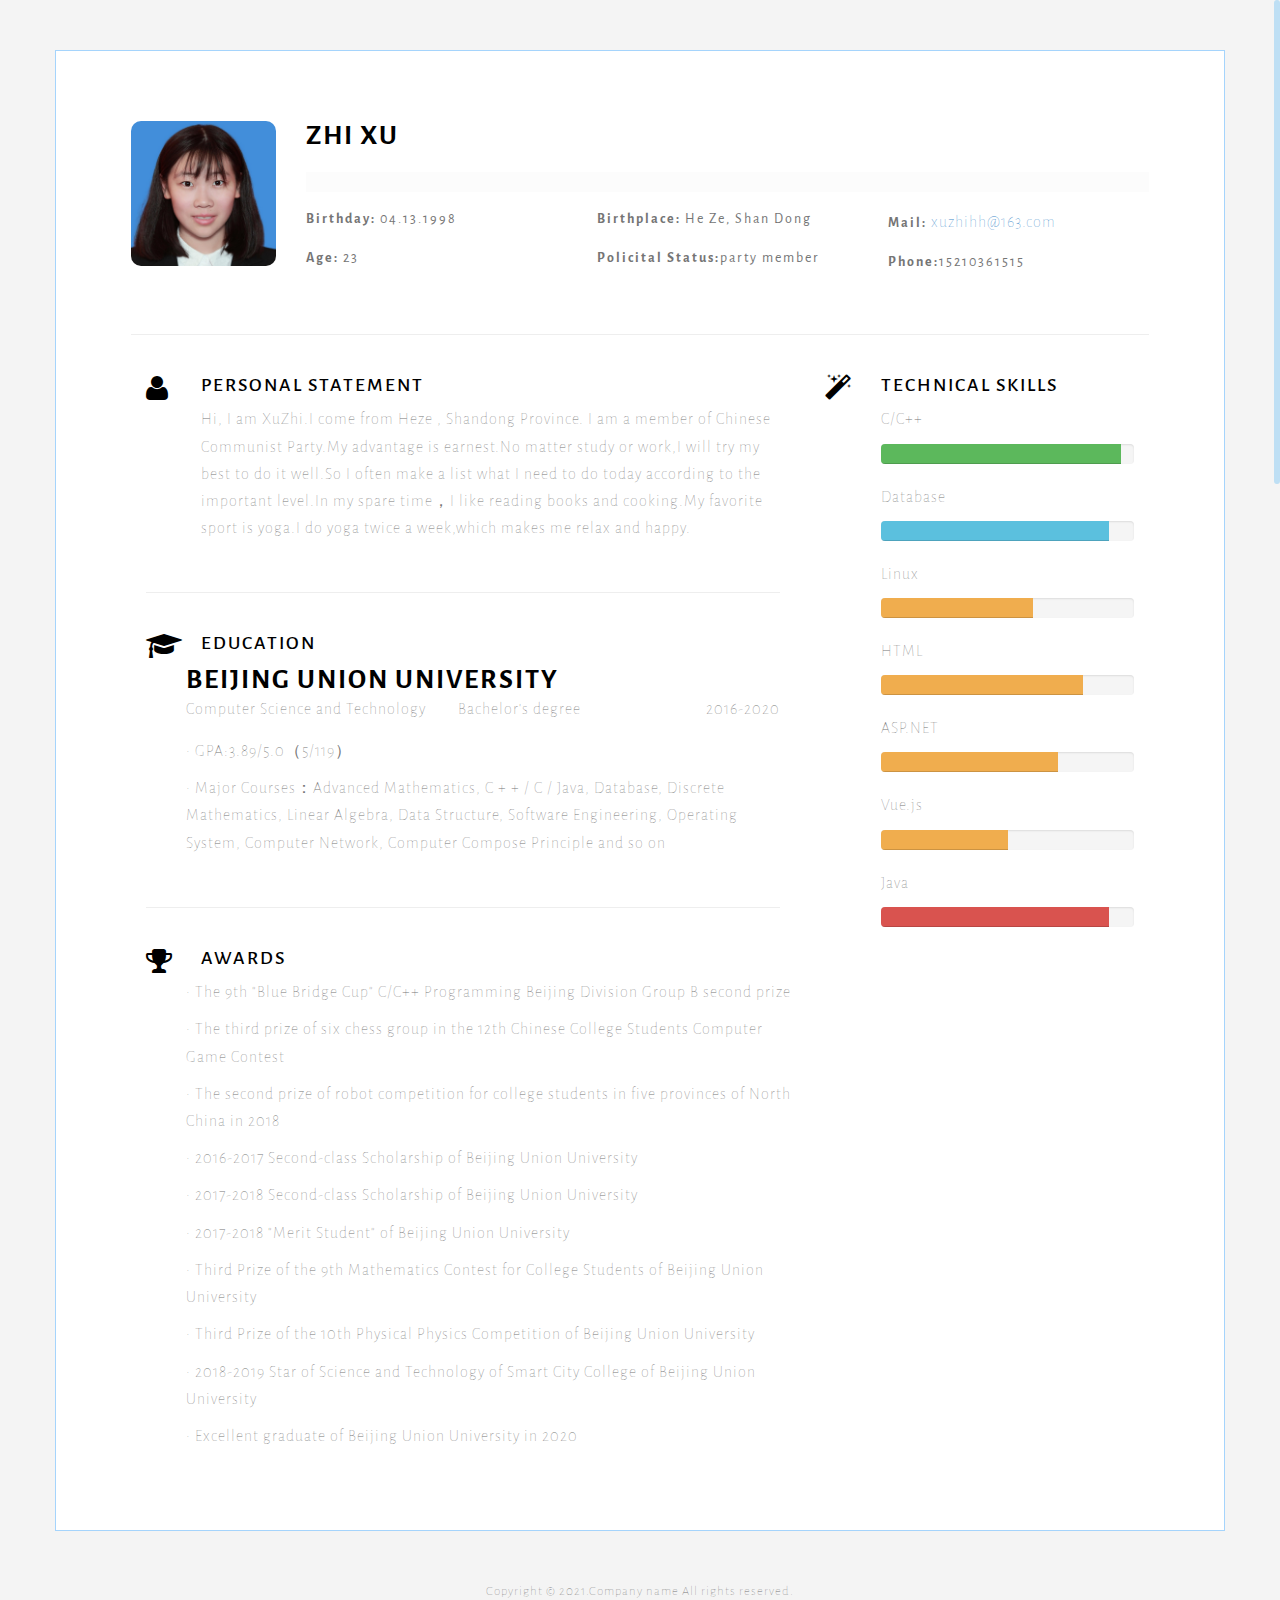
==== commit 7d92f4c6: "d" ====
--- a/test/index.html
+++ b/test/index.html
@@ -163,23 +163,28 @@
 				<h3>Education</h3>
 
 				<div class="row">
-					<div class="col-md-9">
+					<!--div class="col-md-9"-->
+						<div>
 						<h1>Beijing Union University</h1>
-						
+						<div style="float:right" class="year col-md-3">
+						<p>2016-2020</p>
+					</div>
 						<p class="sub">Computer Science and Technology&nbsp&nbsp&nbsp&nbsp&nbsp&nbsp&nbsp&nbspBachelor's degree</a>
 						</p>
 						<p class="sub"> </a>
 						</p>
 						
 						<p>• GPA:3.89/5.0（5/119）</p>
+						
 						<p>• Major Courses：Advanced Mathematics, C + + / C / Java, Database, Discrete Mathematics, Linear Algebra, Data Structure, Software Engineering, Operating System, Computer Network, Computer Compose Principle and so on</p>
+					    
+
+
 						<p></p>
 
 					</div>
 
-					<div class="year col-md-3">
-						<p>2016-2020</p>
-					</div>
+					
 				</div><!--Education & Certification 1 end-->
 				
 				
@@ -202,14 +207,17 @@
 			</div><!--icon end-->
 
 			<div class="col-sm-11">
+			
 				
 				<h3>Awards</h3>
 
 				
 
 				<div class="row">
-					<div class="col-md-9" style="width:900px;margin-right:10px">
-
+					<!--<div class="col-md-9" style="width:900px;margin-right:10px">-->
+						
+							<div>
+ 
 						
 					
 				
@@ -351,7 +359,7 @@
 FOOTER
 =========================== -->
 <footer class="text-center">
-	<p>Copyright &copy; 2021.Company name All rights reserved.&#x7F51;&#x9875;&#x6A21;&#x677F;</a></p>
+	<p>Copyright &copy; 2021.Company name All rights reserved.</a></p>
 </footer>
 
 <!--necessary scripts and plugins-->
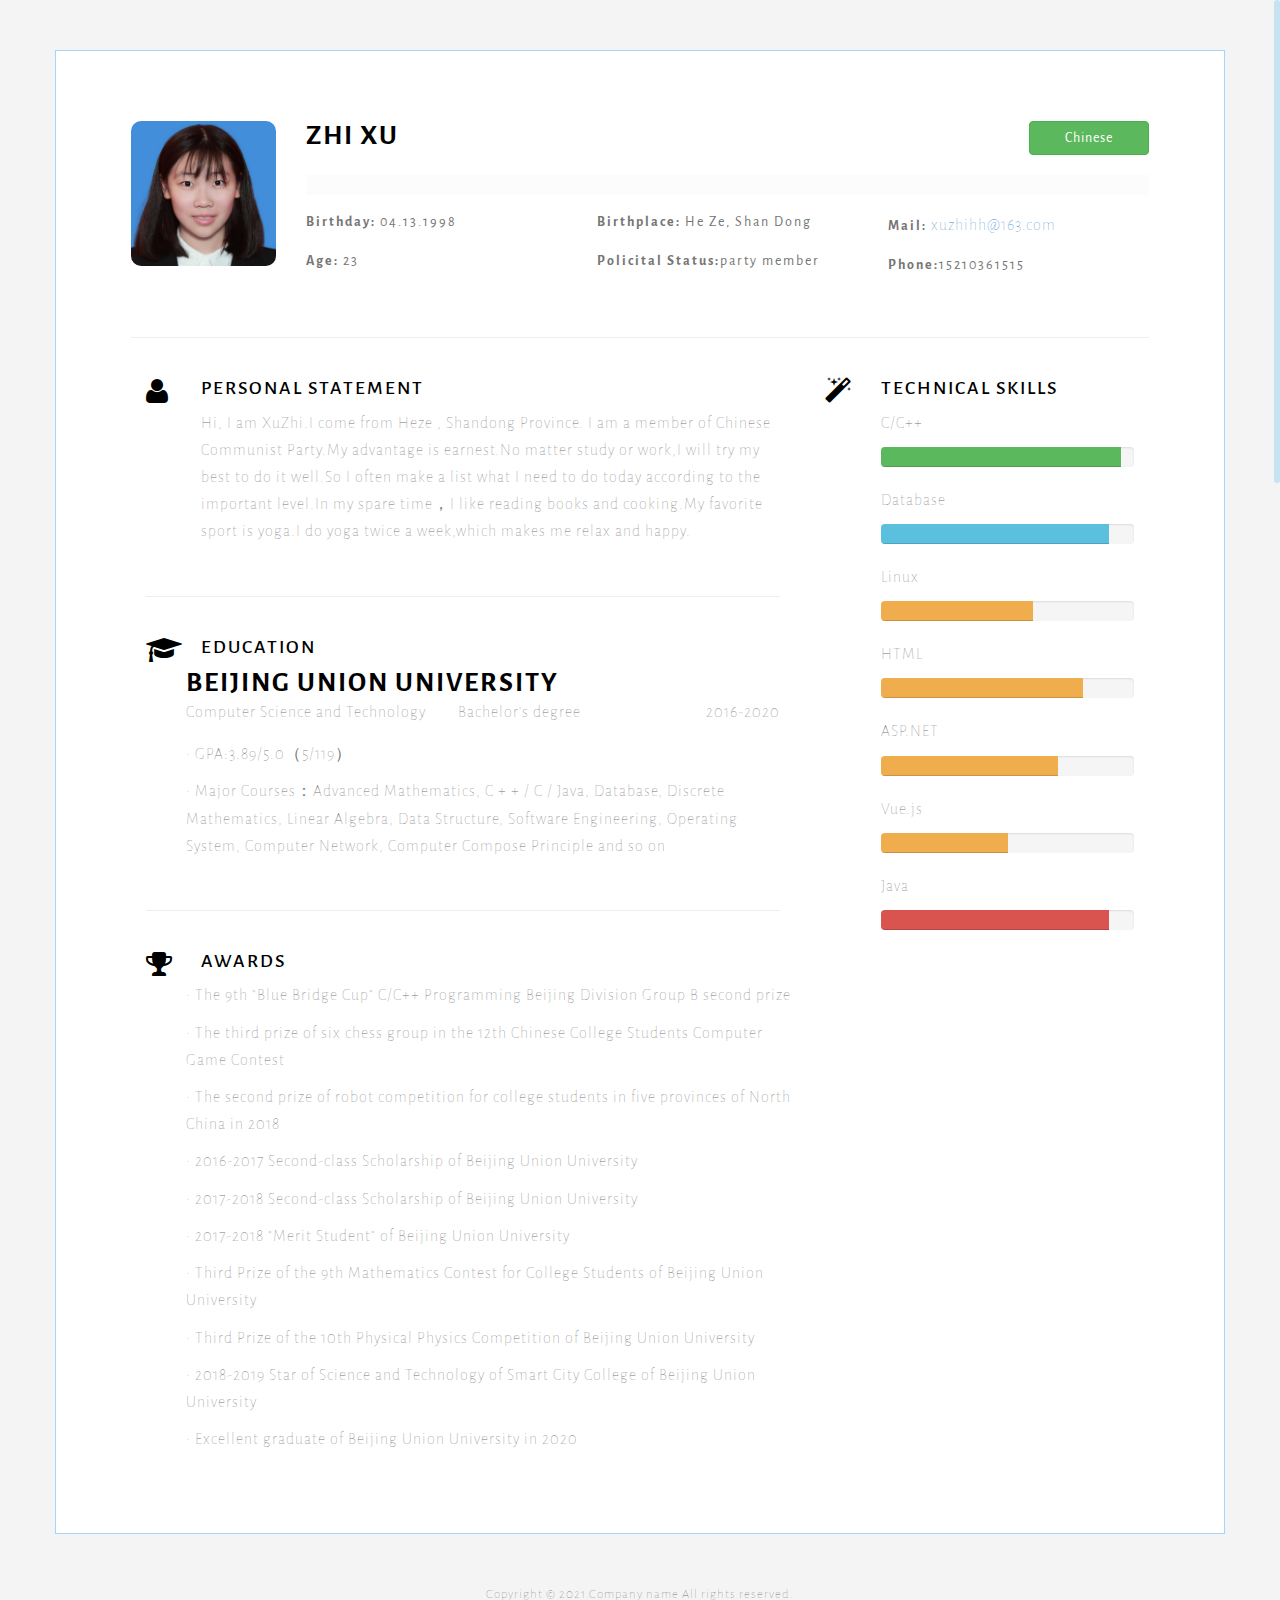
==== commit 84324e66: "f" ====
--- a/test/index.html
+++ b/test/index.html
@@ -66,13 +66,14 @@
 					</div>
 					<div class="col-sm-5 text-right dl-share">
 						<!-- AddToAny BEGIN -->
-						<!--share button
-						<a class="a2a_dd btn btn-default" href=""><span class="fa fa-share "></span> Share</a>
-						
+						<!--
+						
+						<a class="a2a_dd btn btn-default" href="1.html"><span class="fa fa-share "></span> Share</a>
 						-->
-						<!--download button
-						<a class="btn btn-success" href=""><span class="fa fa-download"></span> Download</a>
-						-->
+						
+						
+						<a class="btn btn-success" href="indexChinese.html">Chinese</a>
+						
 					</div>
 				</div>
 				<h2><!--UI/UX Designer--></h2>
